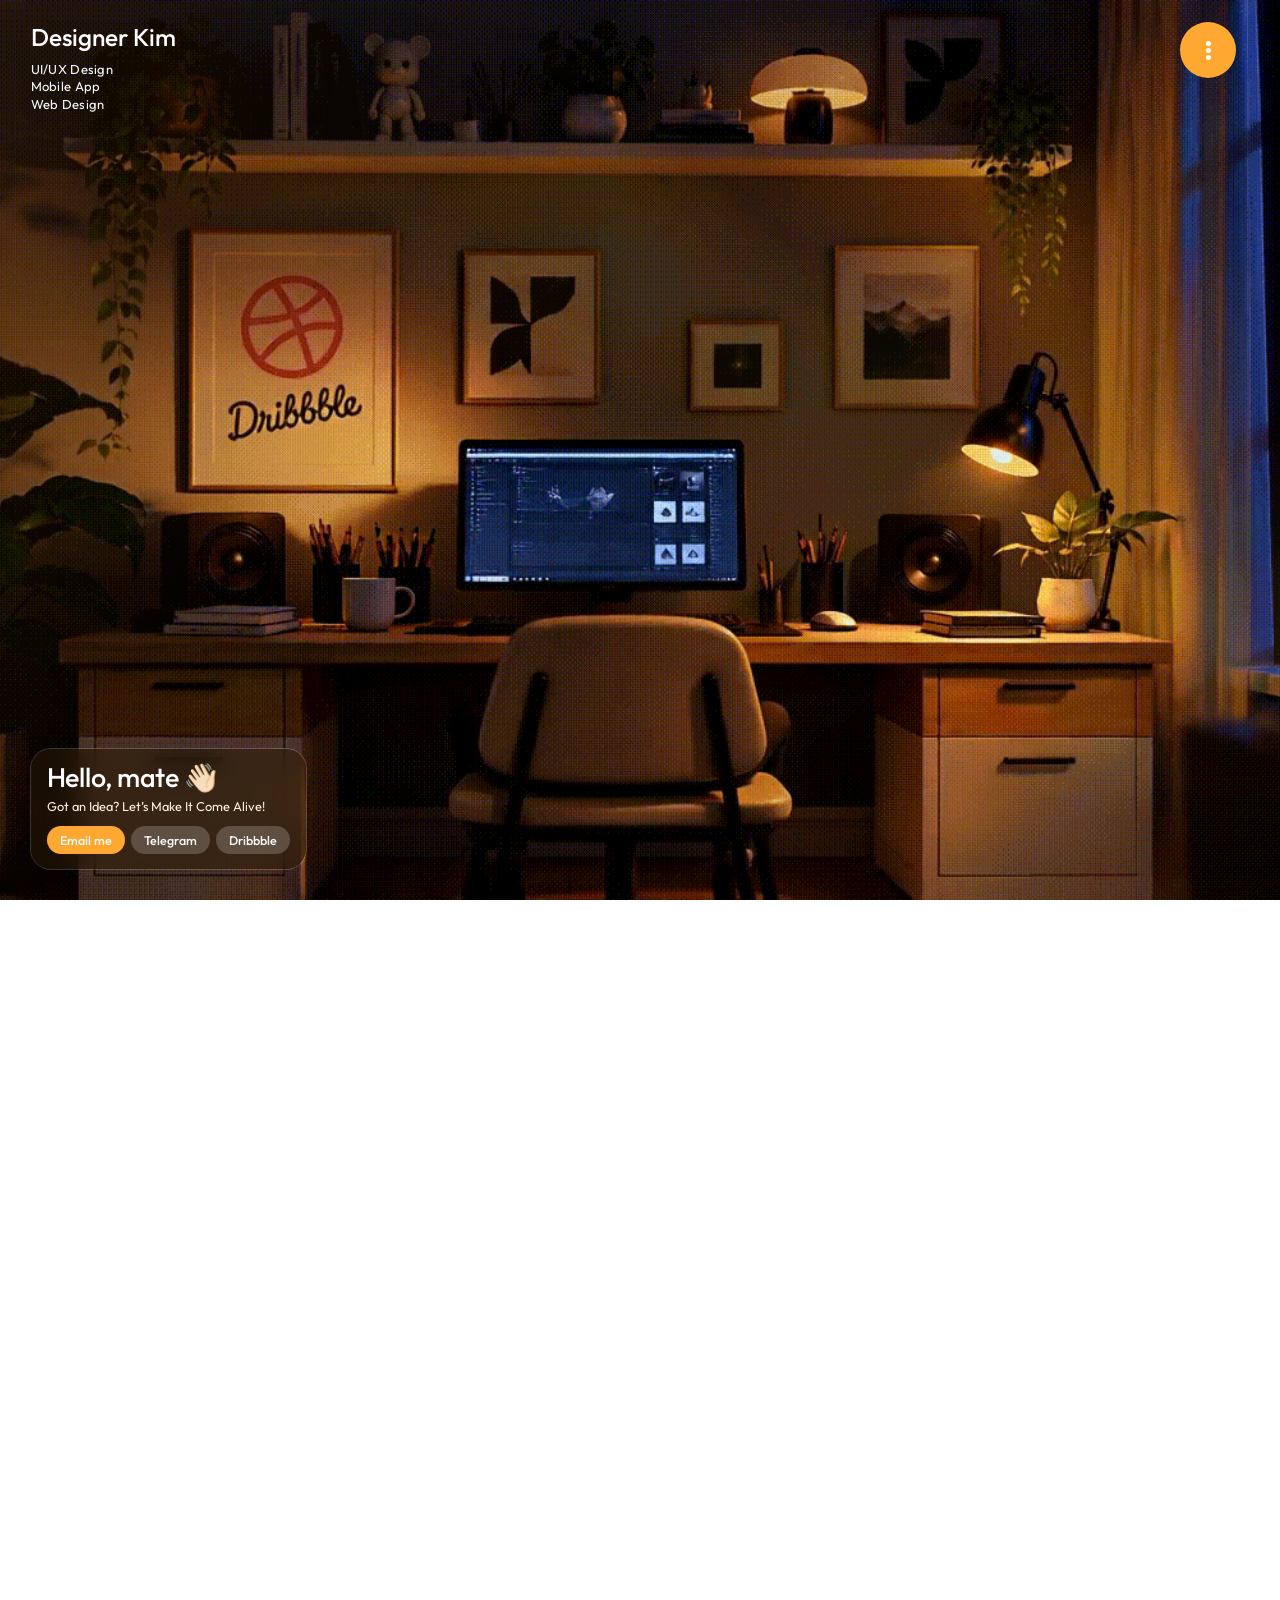
==== index.html @ abb29172 "Add files via upload" ====
<!DOCTYPE html>
<html lang="en"><head>
<meta charset="utf-8"><script>(function(){var d=document.documentElement;function s(){var h=(window.visualViewport&&visualViewport.height)||innerHeight;d.style.setProperty('--vh',(h*0.01).toFixed(3)+'px')}s();addEventListener('resize',s);addEventListener('orientationchange',function(){setTimeout(s,150)});if(window.visualViewport)visualViewport.addEventListener('resize',s)})();</script><meta name="theme-color" content="#ffffff"><meta name="apple-mobile-web-app-status-bar-style" content="default"><meta name="viewport" content="width=device-width, initial-scale=1, viewport-fit=cover">
<title>Designer Kim - Your Idea+My Obsession=Magic</title>
<link rel="preconnect" href="https://fonts.googleapis.com"><link rel="preconnect" href="https://fonts.gstatic.com" crossorigin>
<link href="https://fonts.googleapis.com/css2?family=Outfit:wght@300;400;500;600&display=swap" rel="stylesheet">
<style>
html{--vh:1vh;-webkit-text-size-adjust:100%;text-size-adjust:100%}

:root{--orange:#fea831;--round:"Outfit","Avenir Next","Segoe UI",system-ui,"Apple SD Gothic Neo","Malgun Gothic","Noto Sans KR",sans-serif}
*{box-sizing:border-box}html,body{height:calc(var(--vh,1vh)*100);margin:0;overflow:hidden;background:#fff;font-family:var(--round);color:#fff}
button{font:inherit;color:inherit}a{color:inherit}:focus-visible{outline:3px solid #fff;outline-offset:3px}

/* background GIF, loops forever */
.clip{position:fixed;left:0;top:0;width:100%;height:calc(var(--vh,1vh)*100);overflow:hidden;contain:paint;z-index:0}
.stage{position:absolute;left:50%;top:50%;width:max(100vw,calc(var(--vh)*100*1248/704));aspect-ratio:1248/704;transform:translate(-50%,-50%)}
.stage img{position:absolute;inset:0;width:100%;height:100%;object-fit:cover;display:block}
.stage img.bgn{opacity:0;transition:opacity 1.6s ease;pointer-events:none}
.stage.night img.bgn{opacity:1}
.hot{position:absolute;inset:0;cursor:none;z-index:5;clip-path:polygon(41.83% 43.32%,43.91% 37.22%,46.88% 33.81%,50.08% 34.09%,53.69% 36.65%,56.49% 41.19%,58.25% 49.01%,58.17% 56.82%,57.05% 61.36%,58.89% 66.76%,60.10% 73.86%,59.94% 80.26%,59.13% 86.65%,56.09% 90.91%,49.68% 92.61%,43.27% 91.19%,39.90% 85.94%,39.10% 77.41%,40.06% 70.31%,42.87% 65.62%,42.63% 61.08%,41.51% 54.69%,41.27% 48.30%)}

/* "Hey!" circle, only while the cursor is over the character */
.hi{position:fixed;left:0;top:0;z-index:20;--d:max(92px,calc(max(100vw,var(--vh)*100*1248/704)*.095));width:var(--d);height:var(--d);margin:calc(var(--d)/-2) 0 0 calc(var(--d)/-2);border-radius:50%;background:var(--orange);display:grid;place-items:center;font-weight:600;font-size:calc(var(--d)*.21);text-align:center;line-height:1.1;letter-spacing:-.01em;pointer-events:none;transform:translate3d(-300px,-300px,0);opacity:0;scale:.9;transition:opacity .35s ease,scale .35s ease}
.hi.on{opacity:1;scale:1}

/* top-left labels on orange highlight */
.brand{position:fixed;z-index:15;left:clamp(16px,2.4vw,44px);top:calc(clamp(16px,2vw,24px) + env(safe-area-inset-top,0px));pointer-events:none}
.brand span{display:block;line-height:1.35;font-weight:400;font-size:clamp(13px,.95vw,16px);letter-spacing:.02em;text-shadow:0 1px 12px rgba(60,30,0,.6)}
.brand span.t{font-weight:500;font-size:clamp(22px,1.9vw,32px);margin-bottom:10px;line-height:1.1;letter-spacing:0}

.shade{position:fixed;inset:0;z-index:1;pointer-events:none;background:linear-gradient(120deg,rgba(60,30,0,.4),transparent 36%)}
/* bottom-left greeting */
.card{position:fixed;left:clamp(14px,2.4vw,36px);bottom:clamp(14px,2.4vw,32px);z-index:10;max-width:min(88vw,310px);padding:14px 16px 15px;border-radius:20px;background:rgba(43,26,5,.5);-webkit-backdrop-filter:blur(14px);backdrop-filter:blur(14px);box-shadow:0 0 0 1px rgba(255,255,255,.2);animation:rise .95s cubic-bezier(.2,.9,.3,1.12) 4.7s both}
@keyframes rise{from{transform:translateY(calc(100% + 60px));opacity:0}to{transform:none;opacity:1}}
.card h1{margin:0;font-weight:500;font-size:clamp(20px,2.1vw,28px);letter-spacing:-.01em;line-height:1.1}
.card p{margin:5px 0 11px;font-size:clamp(12.5px,1vw,14.5px);font-weight:400;line-height:1.35;color:#fff3df}
.links{display:flex;gap:6px;flex-wrap:wrap}.links a{background:var(--orange);color:#fff;text-decoration:none;font-weight:500;font-size:12.5px;padding:6px 13px;border-radius:99px;transition:transform .2s}.links a.g{background:rgba(255,255,255,.2)}.links a:hover{transform:translateY(-2px)}

@media (hover:none){body[data-page=home] .hot,body[data-page=home] .hi{display:none!important}}
</style><link rel="stylesheet" href="common.css"><link rel="stylesheet" href="responsive.css"></head><body data-page="home">
<div class="clip"><div class="stage" id="st"><img class="bgd" src="bg.gif" alt="Designer character working at his desk"><img class="bgn" alt="" aria-hidden="true"><div class="hot" id="hot"></div></div></div>
<div class="hi" id="hi" aria-hidden="true" data-i="hey">Hi there!</div>

<div class="shade"></div>
<div class="brand"><span class="t">Designer Kim</span><span data-i="b1">UI/UX Design</span><span data-i="b2">Mobile App</span><span data-i="b3">Web Design</span></div>

<div class="card"><h1 data-i="hello">Hello, mate <span class="wave">👋🏻</span></h1><p data-i="idea">Got an Idea? Let’s Make It Come Alive!</p>
<div class="links"><a href="mailto:kimerchiwe1989@gmail.com" data-i="email">Email me</a><a class="g" href="https://t.me/BUSD_BOSS" target="_blank" rel="noopener">Telegram</a><a class="g" href="https://dribbble.com/kimmmy" target="_blank" rel="noopener">Dribbble</a></div></div>

<nav class="nav" id="nav" aria-label="Main menu">
 <button class="tog" id="tog" aria-expanded="false" aria-controls="list" aria-label="Open menu"><span class="dots"><span><i></i><i></i><i></i></span></span><span class="x"></span></button>
 <div class="list" id="list">
  <button data-k="home" data-i="m_home">Home</button>
  <button data-k="about" data-i="m_about">About</button>
  <div class="grp" data-i="m_case">Case</div>
  <button class="sub" data-k="c1" data-i="m_c1">Case 1</button><button class="sub" data-k="c2" data-i="m_c2">Case 2</button><button class="sub" data-k="c3" data-i="m_c3">Case 3</button><button class="sub" data-k="c4" data-i="m_c4">Case 4</button>
  <button data-k="contact" style="margin-top:8px" data-i="m_contact">Contact</button>
  <button class="lg-btn" id="lgBtn" aria-expanded="false" aria-controls="lgRow"><span class="lg-ico globe" id="lgIco"></span><span data-i="lang">Language</span></button>
  <div class="lg-row" id="lgRow"></div>
 </div>
</nav>
<div class="sheet" id="sheet" role="dialog" aria-modal="true" aria-labelledby="sh"><div class="box"><button class="cl" id="cl" aria-label="Close">×</button><h2 id="sh"></h2><div id="sb"></div></div></div>

<div class="loader" id="loader" aria-hidden="true"><div class="bgfade"></div>
 <svg class="ring" viewBox="-30 -30 360 360"><defs><path id="c" d="M150,150 m-140,0 a140,140 0 1,1 280,0 a140,140 0 1,1 -280,0"/></defs>
 <text><textPath id="rt" href="#c" textLength="868" lengthAdjust="spacing">Moving pixels since 2016. Still not done. Moving pixels since 2016. Still not done.</textPath></text></svg><div class="inside"><small data-i="ld_s">Your idea +<br>my obsession =</small><b data-i="ld_b">“Magic”</b></div></div>
<script>
const $=id=>document.getElementById(id),hot=$('hot'),hi=$('hi');
/* "Hey!" follows the cursor only over the character */
let x=0,y=0,tx=0,ty=0,raf=0,hideT;
function loop(){x+=(tx-x)*.22;y+=(ty-y)*.22;hi.style.transform=`translate3d(${x}px,${y}px,0)`;raf=requestAnimationFrame(loop)}
function show(e){tx=e.clientX;ty=e.clientY;if(!hi.classList.contains('on')){x=tx;y=ty;hi.style.transform=`translate3d(${x}px,${y}px,0)`}hi.classList.add('on');if(!raf)loop()}
hot.addEventListener('pointerenter',show);hot.addEventListener('pointermove',show);
hot.addEventListener('pointerleave',e=>{if(e.pointerType==='touch'){clearTimeout(hideT);hideT=setTimeout(()=>hi.classList.remove('on'),1400);return}hi.classList.remove('on')});
hot.addEventListener('click',e=>{show(e);clearTimeout(hideT);if(e.pointerType==='touch')hideT=setTimeout(()=>hi.classList.remove('on'),1600)});
</script><script>
/* day / night background by the visitor's local time (their country's clock): night 19:00-07:00, day 07:00-19:00. Preview: ?time=night or ?time=day */
(function(){
 const st=document.getElementById('st'),hotEl=document.getElementById('hot'),nImg=st.querySelector('.bgn'),meta=document.querySelector('meta[name=theme-color]');
 const DAY_CLIP="polygon(41.83% 43.32%,43.91% 37.22%,46.88% 33.81%,50.08% 34.09%,53.69% 36.65%,56.49% 41.19%,58.25% 49.01%,58.17% 56.82%,57.05% 61.36%,58.89% 66.76%,60.10% 73.86%,59.94% 80.26%,59.13% 86.65%,56.09% 90.91%,49.68% 92.61%,43.27% 91.19%,39.90% 85.94%,39.10% 77.41%,40.06% 70.31%,42.87% 65.62%,42.63% 61.08%,41.51% 54.69%,41.27% 48.30%)",NIGHT_CLIP="polygon(0 0,0 0,0 0)";
 let cur=null;
 function force(){try{return new URLSearchParams(location.search).get('time')}catch(e){return null}}
 function isNight(){const f=force();if(f==='night')return true;if(f==='day')return false;const h=new Date().getHours();return h>=19||h<7}
 function apply(){const n=isNight();if(n===cur)return;cur=n;
  if(n&&!nImg.getAttribute('src'))nImg.src='night.gif';
  st.classList.toggle('night',n);hotEl.style.clipPath=n?NIGHT_CLIP:DAY_CLIP;
  if(meta)meta.content=n?'#14111f':'#ffffff';document.documentElement.dataset.mode=n?'night':'day'}
 apply();setInterval(apply,30000);document.addEventListener('visibilitychange',()=>{if(!document.hidden)apply()});
})();
</script><script src="app.js"></script>
</body></html>
---- common.css ----
/* menu: orange circle with dots that unfolds into a rounded panel */
.nav{position:fixed;z-index:70;top:calc(22px + env(safe-area-inset-top,0px));right:44px;width:56px;height:56px;border-radius:28px;background:var(--orange);overflow:hidden;transition:width .5s cubic-bezier(.7,0,.2,1),height .5s cubic-bezier(.7,0,.2,1),border-radius .5s cubic-bezier(.7,0,.2,1)}
.nav.open{width:212px;border-radius:28px}
.tog{position:absolute;z-index:2;top:0;right:0;width:56px;height:56px;border:0;background:none;cursor:pointer}
.dots,.x{position:absolute;inset:0;display:grid;place-items:center;transition:opacity .25s,transform .4s}
.dots i{display:block;width:5px;height:5px;border-radius:50%;background:#fff;margin:2px 0}
.x{opacity:0;transform:rotate(-90deg);font-size:0}
.x::before,.x::after{content:"";position:absolute;left:18px;top:27px;width:20px;height:2.5px;background:#fff;border-radius:2px;transform:rotate(45deg)}.x::after{transform:rotate(-45deg)}
.nav.open .dots{opacity:0;transform:rotate(90deg)}.nav.open .x{opacity:1;transform:none}
.list{padding:18px 20px 22px 40px;width:212px;pointer-events:none;opacity:0;transition:opacity .2s}.nav.open .list{pointer-events:auto;opacity:1;transition:opacity .35s .25s}
.list button{display:block;width:100%;text-align:left;background:none;border:0;padding:7px 0;font-weight:500;font-size:15px;cursor:pointer;line-height:1.3}
.list button:hover{text-decoration:underline}.list .dim{opacity:.6}.list .sub{padding-left:14px}
.list .grp{font-size:11px;font-weight:500;opacity:.65;margin:10px 0 2px}

/* content sheet */
.sheet{position:fixed;inset:0;z-index:80;display:grid;place-items:center;background:rgba(43,26,5,.35);opacity:0;visibility:hidden;transition:opacity .3s,visibility 0s .3s}
.sheet.on{opacity:1;visibility:visible;transition:opacity .3s}
.sheet .box{position:relative;width:min(92vw,440px);padding:30px 28px 28px;border-radius:28px;background:var(--orange);transform:scale(.85);transition:transform .45s cubic-bezier(.3,1.5,.5,1)}
.sheet.on .box{transform:none}
.box h2{margin:0 0 12px;font-size:28px;line-height:1.15;padding-right:40px}.box p{margin:0;font-size:17px;line-height:1.55;font-weight:500;color:#fff3df}
.box .cl{position:absolute;top:14px;right:14px;width:40px;height:40px;border:0;border-radius:50%;background:#fff;color:var(--orange);font-size:22px;line-height:1;cursor:pointer}
.box .ml{display:flex;flex-direction:column;gap:8px;font-weight:500;font-size:18px}.box .ml a{text-decoration:none}.box .ml a:hover{text-decoration:underline}

/* loader: 3 seconds, orange fades out while the ring of text keeps spinning */
.loader{position:fixed;inset:0;z-index:100;display:grid;place-items:center;pointer-events:none}
.loader .bgfade{position:absolute;inset:0;background:var(--orange);animation:fade 5s cubic-bezier(.45,0,.6,1) forwards}
.loader{--r:clamp(230px,18vw,340px)}
.ring{grid-area:1/1;position:relative;overflow:visible;width:var(--r);aspect-ratio:1;animation:spin 5s linear forwards,txt 5s ease-in forwards}
.ring text{font-family:var(--round);font-weight:500;font-size:19px;fill:#fff}
@keyframes fade{0%,15%{opacity:1}100%{opacity:0}}
@keyframes spin{to{transform:rotate(450deg)}}
@keyframes txt{0%,70%{opacity:1}100%{opacity:0}}

/* page transition: orange fills the screen from the bottom */
.wipe{position:fixed;inset:0;z-index:200;background:var(--orange);transform:translateY(101%);transition:transform .8s cubic-bezier(.7,0,.2,1);pointer-events:none}
.wipe.on{transform:none;pointer-events:auto}
/* message form */
.box input,.box textarea{display:block;width:100%;font:inherit;font-size:16px;border:0;border-radius:14px;padding:11px 14px;margin-bottom:10px;color:#3b3224;background:#fff;resize:vertical}
.box input::placeholder,.box textarea::placeholder{color:#a39a85}
.box .row2{display:flex;gap:8px;flex-wrap:wrap}
.box .go{border:0;border-radius:99px;background:#fff;color:var(--orange);font:inherit;font-weight:500;padding:10px 22px;cursor:pointer}
.box .go.ghost{background:rgba(255,255,255,.25);color:#fff}

/* text inside the spinning ring: appears, stays, fades out with the loader */
.inside{grid-area:1/1;position:relative;width:calc(var(--r)*.62);text-align:center;color:#fff;font-family:var(--round);opacity:0;animation:ins 5s ease-in-out forwards}
.inside small{display:block;white-space:nowrap;font-size:calc(var(--r)*.058);line-height:1.25;font-weight:500}
.inside b{display:block;margin-top:calc(var(--r)*.05);font-size:calc(var(--r)*.165);line-height:1;font-weight:500;letter-spacing:-.01em}
@keyframes ins{0%,6%{opacity:0;transform:translateY(12px) scale(.92)}16%{opacity:1;transform:none}70%{opacity:1;transform:none}100%{opacity:0}}

/* language switcher */
.list .lg-btn{display:flex;align-items:center;gap:10px;margin-top:12px;padding:4px 0}
.lg-ico{position:relative;display:block;width:36px;height:36px;flex:none;filter:drop-shadow(0 2px 3px rgba(150,70,0,.25))}
.lg-ico.globe{animation:wob 5s ease-in-out infinite}
.lg-ico.pop{animation:lpop .7s cubic-bezier(.3,1.5,.5,1)}
.lg-ico .sp{transform-box:fill-box;transform-origin:center;animation:twk 2.2s ease-in-out infinite}
.bst{position:absolute;left:50%;top:50%;width:6px;height:6px;margin:-3px;border-radius:50%;pointer-events:none}
@keyframes wob{0%,84%,100%{transform:rotate(0)}88%{transform:rotate(-12deg)}93%{transform:rotate(10deg)}97%{transform:rotate(-4deg)}}
@keyframes lpop{0%{transform:scale(.2) rotate(-200deg);opacity:0}60%{transform:scale(1.18) rotate(12deg);opacity:1}100%{transform:none;opacity:1}}
@keyframes twk{50%{transform:scale(.55) rotate(20deg);opacity:.7}}
.lg-row{display:flex;gap:8px;margin-left:-24px;height:0;pointer-events:none}
.lg-row.open{height:56px;pointer-events:auto}
.list .lc{display:block;width:38px;height:38px;padding:0;margin-top:10px;border-radius:50%;transform:scale(.3);opacity:0;transition:transform .4s cubic-bezier(.3,1.7,.5,1),opacity .25s;transition-delay:calc(var(--n)*55ms)}
.lg-row.open .lc{transform:none;opacity:1}
.list .lc:hover{text-decoration:none;transform:translateY(-3px) scale(1.08);transition-delay:0s}
.list .lc.sel{box-shadow:0 0 0 3px rgba(255,255,255,.95),0 0 0 6px rgba(255,255,255,.35)}

/* text swap animation when language changes */
.sw{animation:sw .55s cubic-bezier(.2,.8,.3,1) both;animation-delay:calc(var(--d,0)*35ms)}
@keyframes sw{from{opacity:0;transform:translateY(10px);filter:blur(4px)}to{opacity:1;transform:none;filter:none}}

/* even spacing: same breathing room at the top and the bottom of the panel, in both states */
.list{padding:18px 20px 28px 40px}
.list .lg-btn{padding:0;margin-top:14px}
.lg-row{overflow:hidden}
.lg-row.open{height:48px;overflow:visible}

/* the menu looks identical on every page: explicit colours, never inherited from the page */
.nav,.nav .list,.nav .list button,.nav .list .grp{color:#fff}
.nav .list{font-family:var(--round)}

/* emoji life: the hand waves and the eyes look around for ~2.5s, then everything rests for 3s */
.wave,.eyes{display:inline-block;will-change:transform}
.wave{transform-origin:72% 82%;animation:wave 5.5s ease-in-out 5.6s infinite}
.eyes{animation:look 5.5s ease-in-out 6.2s infinite}
@keyframes wave{0%{transform:rotate(0)}5%{transform:rotate(16deg)}10%{transform:rotate(-10deg)}15%{transform:rotate(16deg)}20%{transform:rotate(-10deg)}25%{transform:rotate(16deg)}30%{transform:rotate(-8deg)}36%{transform:rotate(10deg)}42%,100%{transform:rotate(0)}}
@keyframes look{0%{transform:translate(0,0)}7%,15%{transform:translate(-.14em,0)}24%,32%{transform:translate(.14em,0)}38%{transform:translate(0,-.1em)}45%,100%{transform:translate(0,0)}}
@media (prefers-reduced-motion:reduce){.wave,.eyes{animation:none}}
---- responsive.css ----
/* ===== responsive layer for phones and tablets (shared by every page) ===== */
html{-webkit-text-size-adjust:100%}
body{-webkit-tap-highlight-color:transparent;touch-action:manipulation}

/* menu panel never grows taller than the screen: it scrolls inside itself instead */
.list{height:100%;overflow-y:auto;overscroll-behavior:contain;scrollbar-width:none}
.list::-webkit-scrollbar{display:none}
.sheet{padding:16px;overflow:auto}
.sheet .box{max-height:calc(var(--vh)*100 - 32px);overflow:auto}
/* comfortable tap target for the small arrow */
.arrow{position:relative}.arrow::before{content:"";position:absolute;inset:-14px}


/* contact: the character is shown whole (feet included) on every screen */
body[data-page=contact]{--ih:calc(var(--vh)*96)}
body[data-page=contact] .stage img{top:auto;bottom:0;left:50%;width:calc(var(--ih)*1248/704);height:var(--ih);aspect-ratio:auto;transform:translateX(-50%);transform-origin:50% 100%}
body[data-page=contact] .hero{top:calc((12px + (var(--vh)*100 - .78*var(--ih)))/2);transform:translateY(-50%)}

/* ---------- tablets ---------- */
@media (max-width:900px){
 body .nav{right:24px}
}

/* ---------- phones ---------- */
@media (max-width:700px){
 body .nav{right:14px;top:calc(14px + env(safe-area-inset-top,0px))}
 body .brand{left:16px;top:calc(16px + env(safe-area-inset-top,0px));max-width:calc(100vw - 110px)}
 body .brand .t,body .brand a{font-size:20px;margin-bottom:8px}
 body .brand span:not(.t){font-size:12.5px}
 body .card{left:12px;right:12px;bottom:calc(12px + env(safe-area-inset-bottom,0px));max-width:none;padding:12px 14px 14px;border-radius:18px}
 body .card h1{font-size:20px}
 body .card p{font-size:13px;margin:4px 0 10px}
 body .links a{font-size:12.5px;padding:6px 12px}
 body .sheet .box{padding:26px 20px 22px;border-radius:24px}
 body .box h2{font-size:23px}
 body .box p{font-size:15.5px}
 body .copy{left:16px;bottom:calc(14px + env(safe-area-inset-bottom,0px));font-size:12px}
}

/* ---------- portrait screens: keep the character big and centred, give the card room ---------- */
@media (orientation:portrait){
 body[data-page=home] .stage{top:calc(var(--vh)*-7);transform:translateX(-50%);width:calc(var(--vh)*112*1248/704)}
 body[data-page=home] .hi{--d:clamp(84px,26vw,130px)}
 /* contact: character stands lower, the heading sits between the brand and his head */
 body[data-page=contact]{--ih:calc(var(--vh)*70)}
 body[data-page=contact] .stage img{top:auto;bottom:calc(var(--vh)*6);width:calc(var(--ih)*1248/704);height:var(--ih);aspect-ratio:auto;transform:translateX(-50%) scale(1.05);transform-origin:50% 100%;-webkit-mask-image:linear-gradient(to bottom,transparent 0,#000 16%,#000 96%,transparent 100%),linear-gradient(to right,transparent 0,#000 14%,#000 86%,transparent 100%);-webkit-mask-composite:source-in;mask-image:linear-gradient(to bottom,transparent 0,#000 16%,#000 96%,transparent 100%),linear-gradient(to right,transparent 0,#000 14%,#000 86%,transparent 100%);mask-composite:intersect;}
 body[data-page=contact] .hero{top:calc((clamp(100px,16*var(--vh),160px) + (var(--vh)*94 - .78*var(--ih)))/2);transform:translateY(-50%);padding:0 18px}
 body[data-page=contact] .hero h1{font-size:clamp(30px,8vw,62px)}
 body[data-page=contact] .hero p{font-size:clamp(15px,3.4vw,24px);max-width:30em;margin-left:auto;margin-right:auto}
}

/* ---------- low landscape screens (phones turned sideways) ---------- */
@media (orientation:landscape) and (max-height:600px){
 body .brand span:not(.t){display:none}
 body .brand .t,body .brand a{font-size:18px;margin-bottom:0}
 body .card{max-width:270px;padding:10px 12px 12px;border-radius:16px;left:16px;bottom:calc(12px + env(safe-area-inset-bottom,0px))}
 body .card h1{font-size:18px}
 body .card p{font-size:12px;margin:3px 0 8px}
 body .links a{font-size:12px;padding:5px 11px}
 body .hi{--d:clamp(78px,22*var(--vh),110px)}
 body .list{padding:16px 20px 25px 40px}
 body .list button{padding:4px 0}
 body .list .grp{margin:6px 0 0}
 body .list .lg-btn{margin-top:10px}
 body[data-page=contact]{--ih:calc(var(--vh)*86)}
 body[data-page=contact] .stage img{top:auto;bottom:0;width:calc(var(--ih)*1248/704);height:var(--ih);aspect-ratio:auto;transform:translateX(-50%) scale(1.05);transform-origin:50% 100%;-webkit-mask-image:linear-gradient(to bottom,transparent 0,#000 16%,#000 96%,transparent 100%),linear-gradient(to right,transparent 0,#000 14%,#000 86%,transparent 100%);-webkit-mask-composite:source-in;mask-image:linear-gradient(to bottom,transparent 0,#000 16%,#000 96%,transparent 100%),linear-gradient(to right,transparent 0,#000 14%,#000 86%,transparent 100%);mask-composite:intersect;}
 body[data-page=contact] .hero{top:calc((12px + (var(--vh)*100 - .78*var(--ih)))/2);transform:translateY(-50%);padding:0 clamp(150px,24vw,220px)}
 body[data-page=contact] .hero h1{font-size:clamp(24px,6.4*var(--vh),40px)}
 body[data-page=contact] .hero p{font-size:clamp(12.5px,3.2*var(--vh),18px);margin-top:4px}
}

/* ===== Android hardening: fixed layers follow the real visible height (address bar / gesture bar) ===== */
html,body{height:calc(var(--vh,1vh)*100);max-height:calc(var(--vh,1vh)*100);overscroll-behavior:none}
.nav,.brand,.card,.side,.copy,.sheet,.loader,.wipe{max-width:100vw}
.sheet{height:calc(var(--vh,1vh)*100);inset:0 0 auto 0}
.wipe,.loader{height:calc(var(--vh,1vh)*100);inset:0 0 auto 0}
img{-webkit-user-drag:none;user-select:none}
button,a{-webkit-tap-highlight-color:transparent}
.nav{will-change:width,height}
@media (max-width:700px){
 body .card{bottom:calc(12px + env(safe-area-inset-bottom,0px));max-height:calc(var(--vh,1vh)*40);overflow:auto}
 body .nav{max-width:calc(100vw - 28px)}
 body .nav.open{width:min(212px,calc(100vw - 28px))}
 body .list{width:100%;padding-right:16px}
}

/* Android Chrome widens (and zooms out) the layout viewport when anything overflows: clip everything to the screen */
html{overflow:hidden;width:100%;position:fixed;inset:0}
body{position:fixed;left:0;top:0;width:100%;overflow:hidden;contain:paint}

/* contact: the animation is stretched over the whole screen. Its edges melt into a matching background, so no rectangle is visible */
body[data-page=contact] .stage img{transform:translateX(-50%) scale(1.06);-webkit-mask-image:linear-gradient(to bottom,transparent 0,#000 14%,#000 97%,transparent 100%),linear-gradient(to right,transparent 0,#000 12%,#000 88%,transparent 100%);-webkit-mask-composite:source-in;mask-image:linear-gradient(to bottom,transparent 0,#000 14%,#000 97%,transparent 100%),linear-gradient(to right,transparent 0,#000 12%,#000 88%,transparent 100%);mask-composite:intersect}
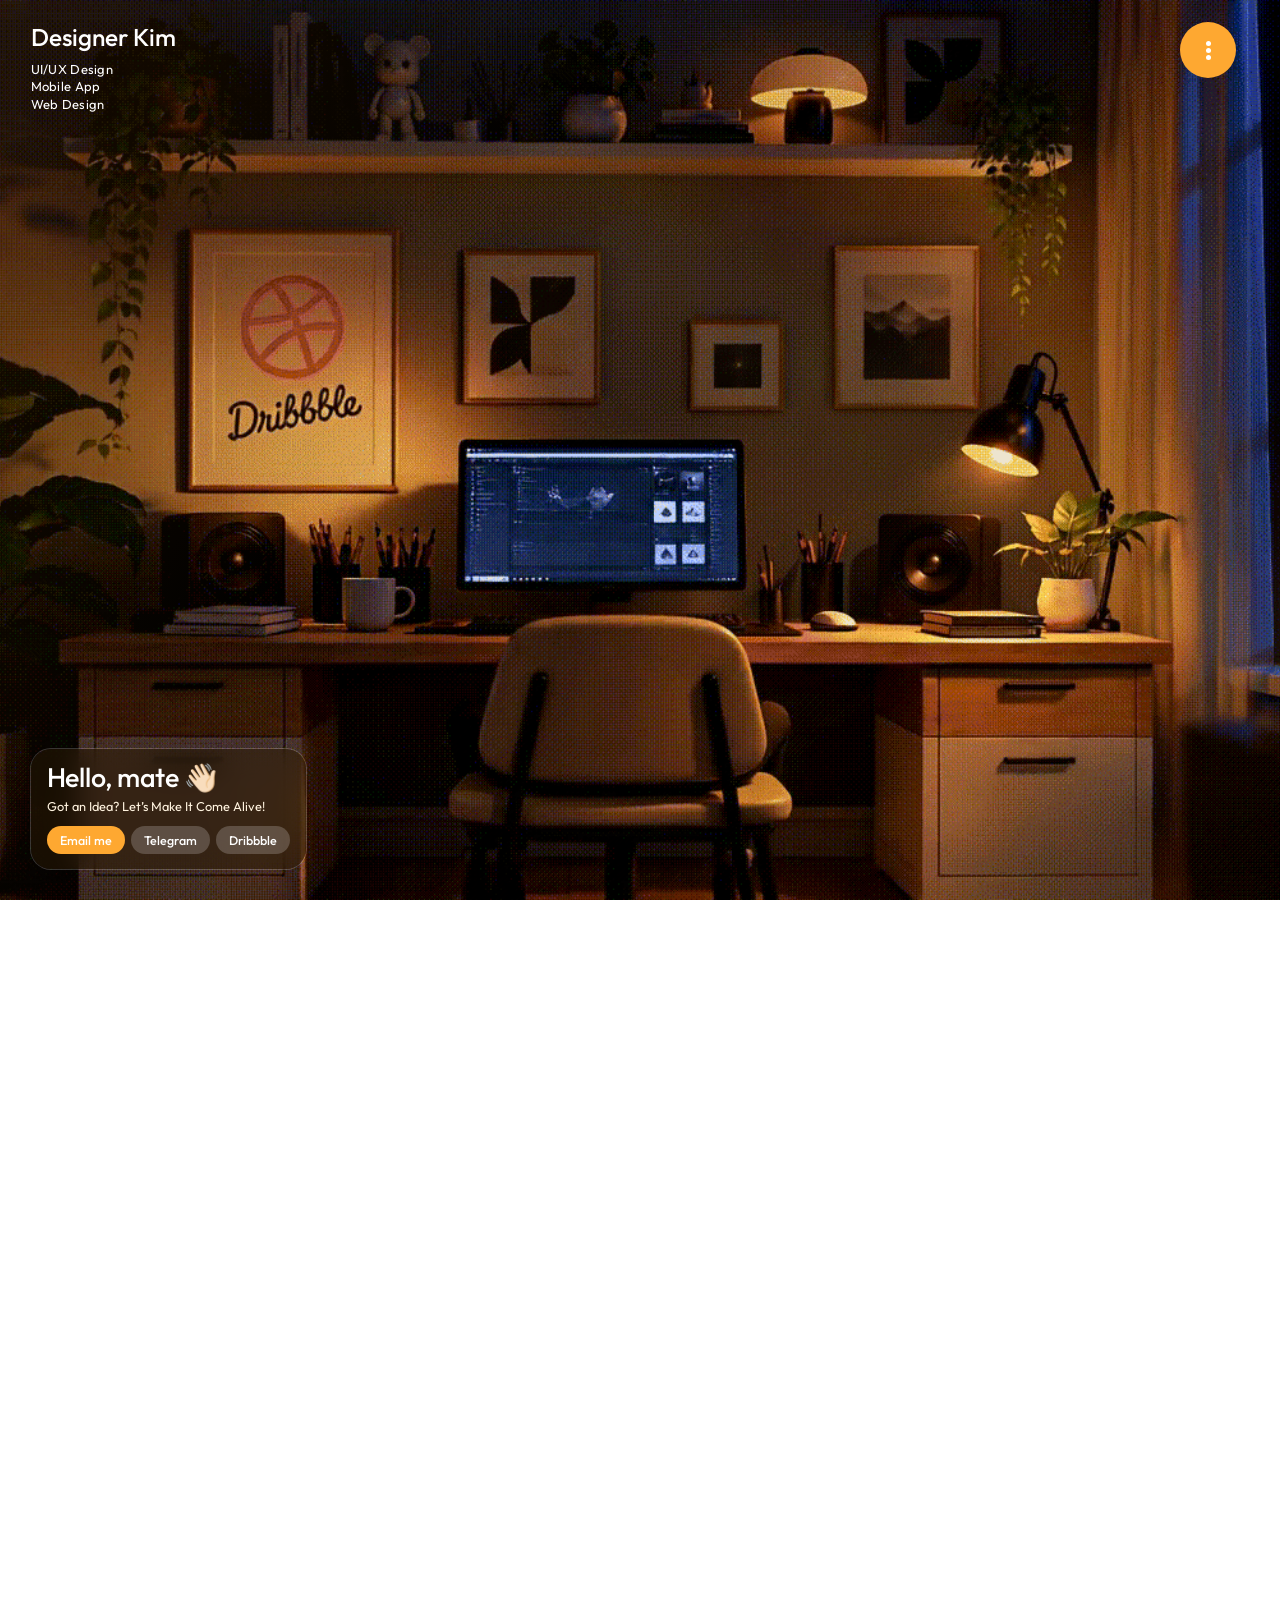
==== commit 79231b56: "Add files via upload" ====
--- a/index.html
+++ b/index.html
@@ -53,7 +53,7 @@
   <button data-k="home" data-i="m_home">Home</button>
   <button data-k="about" data-i="m_about">About</button>
   <div class="grp" data-i="m_case">Case</div>
-  <button class="sub" data-k="c1" data-i="m_c1">Case 1</button><button class="sub" data-k="c2" data-i="m_c2">Case 2</button><button class="sub" data-k="c3" data-i="m_c3">Case 3</button><button class="sub" data-k="c4" data-i="m_c4">Case 4</button>
+  <button class="sub" data-k="c1" data-i="m_c1">Tixxe App</button><button class="sub" data-k="c2" data-i="m_c2">Case 2</button><button class="sub" data-k="c3" data-i="m_c3">Case 3</button><button class="sub" data-k="c4" data-i="m_c4">Case 4</button>
   <button data-k="contact" style="margin-top:8px" data-i="m_contact">Contact</button>
   <button class="lg-btn" id="lgBtn" aria-expanded="false" aria-controls="lgRow"><span class="lg-ico globe" id="lgIco"></span><span data-i="lang">Language</span></button>
   <div class="lg-row" id="lgRow"></div>
--- a/responsive.css
+++ b/responsive.css
@@ -13,7 +13,7 @@
 
 /* contact: the character is shown whole (feet included) on every screen */
 body[data-page=contact]{--ih:calc(var(--vh)*96)}
-body[data-page=contact] .stage img{top:auto;bottom:0;left:50%;width:calc(var(--ih)*1248/704);height:var(--ih);aspect-ratio:auto;transform:translateX(-50%);transform-origin:50% 100%}
+body[data-page=contact] .stage img,body[data-page=contact] .stage video{top:auto;bottom:0;left:50%;width:calc(var(--ih)*1248/704);height:var(--ih);aspect-ratio:auto;transform:translateX(-50%);transform-origin:50% 100%}
 body[data-page=contact] .hero{top:calc((12px + (var(--vh)*100 - .78*var(--ih)))/2);transform:translateY(-50%)}
 
 /* ---------- tablets ---------- */
@@ -43,7 +43,7 @@
  body[data-page=home] .hi{--d:clamp(84px,26vw,130px)}
  /* contact: character stands lower, the heading sits between the brand and his head */
  body[data-page=contact]{--ih:calc(var(--vh)*70)}
- body[data-page=contact] .stage img{top:auto;bottom:calc(var(--vh)*6);width:calc(var(--ih)*1248/704);height:var(--ih);aspect-ratio:auto;transform:translateX(-50%) scale(1.05);transform-origin:50% 100%;-webkit-mask-image:linear-gradient(to bottom,transparent 0,#000 16%,#000 96%,transparent 100%),linear-gradient(to right,transparent 0,#000 14%,#000 86%,transparent 100%);-webkit-mask-composite:source-in;mask-image:linear-gradient(to bottom,transparent 0,#000 16%,#000 96%,transparent 100%),linear-gradient(to right,transparent 0,#000 14%,#000 86%,transparent 100%);mask-composite:intersect;}
+ body[data-page=contact] .stage img,body[data-page=contact] .stage video{top:auto;bottom:calc(var(--vh)*6);width:calc(var(--ih)*1248/704);height:var(--ih);aspect-ratio:auto;transform:translateX(-50%) scale(1.05);transform-origin:50% 100%;-webkit-mask-image:linear-gradient(to bottom,transparent 0,#000 16%,#000 96%,transparent 100%),linear-gradient(to right,transparent 0,#000 14%,#000 86%,transparent 100%);-webkit-mask-composite:source-in;mask-image:linear-gradient(to bottom,transparent 0,#000 16%,#000 96%,transparent 100%),linear-gradient(to right,transparent 0,#000 14%,#000 86%,transparent 100%);mask-composite:intersect;}
  body[data-page=contact] .hero{top:calc((clamp(100px,16*var(--vh),160px) + (var(--vh)*94 - .78*var(--ih)))/2);transform:translateY(-50%);padding:0 18px}
  body[data-page=contact] .hero h1{font-size:clamp(30px,8vw,62px)}
  body[data-page=contact] .hero p{font-size:clamp(15px,3.4vw,24px);max-width:30em;margin-left:auto;margin-right:auto}
@@ -63,7 +63,7 @@
  body .list .grp{margin:6px 0 0}
  body .list .lg-btn{margin-top:10px}
  body[data-page=contact]{--ih:calc(var(--vh)*86)}
- body[data-page=contact] .stage img{top:auto;bottom:0;width:calc(var(--ih)*1248/704);height:var(--ih);aspect-ratio:auto;transform:translateX(-50%) scale(1.05);transform-origin:50% 100%;-webkit-mask-image:linear-gradient(to bottom,transparent 0,#000 16%,#000 96%,transparent 100%),linear-gradient(to right,transparent 0,#000 14%,#000 86%,transparent 100%);-webkit-mask-composite:source-in;mask-image:linear-gradient(to bottom,transparent 0,#000 16%,#000 96%,transparent 100%),linear-gradient(to right,transparent 0,#000 14%,#000 86%,transparent 100%);mask-composite:intersect;}
+ body[data-page=contact] .stage img,body[data-page=contact] .stage video{top:auto;bottom:0;width:calc(var(--ih)*1248/704);height:var(--ih);aspect-ratio:auto;transform:translateX(-50%) scale(1.05);transform-origin:50% 100%;-webkit-mask-image:linear-gradient(to bottom,transparent 0,#000 16%,#000 96%,transparent 100%),linear-gradient(to right,transparent 0,#000 14%,#000 86%,transparent 100%);-webkit-mask-composite:source-in;mask-image:linear-gradient(to bottom,transparent 0,#000 16%,#000 96%,transparent 100%),linear-gradient(to right,transparent 0,#000 14%,#000 86%,transparent 100%);mask-composite:intersect;}
  body[data-page=contact] .hero{top:calc((12px + (var(--vh)*100 - .78*var(--ih)))/2);transform:translateY(-50%);padding:0 clamp(150px,24vw,220px)}
  body[data-page=contact] .hero h1{font-size:clamp(24px,6.4*var(--vh),40px)}
  body[data-page=contact] .hero p{font-size:clamp(12.5px,3.2*var(--vh),18px);margin-top:4px}
@@ -89,4 +89,4 @@
 body{position:fixed;left:0;top:0;width:100%;overflow:hidden;contain:paint}
 
 /* contact: the animation is stretched over the whole screen. Its edges melt into a matching background, so no rectangle is visible */
-body[data-page=contact] .stage img{transform:translateX(-50%) scale(1.06);-webkit-mask-image:linear-gradient(to bottom,transparent 0,#000 14%,#000 97%,transparent 100%),linear-gradient(to right,transparent 0,#000 12%,#000 88%,transparent 100%);-webkit-mask-composite:source-in;mask-image:linear-gradient(to bottom,transparent 0,#000 14%,#000 97%,transparent 100%),linear-gradient(to right,transparent 0,#000 12%,#000 88%,transparent 100%);mask-composite:intersect}
+body[data-page=contact] .stage img,body[data-page=contact] .stage video{transform:translateX(-50%) scale(1.06);-webkit-mask-image:linear-gradient(to bottom,transparent 0,#000 14%,#000 97%,transparent 100%),linear-gradient(to right,transparent 0,#000 12%,#000 88%,transparent 100%);-webkit-mask-composite:source-in;mask-image:linear-gradient(to bottom,transparent 0,#000 14%,#000 97%,transparent 100%),linear-gradient(to right,transparent 0,#000 12%,#000 88%,transparent 100%);mask-composite:intersect}
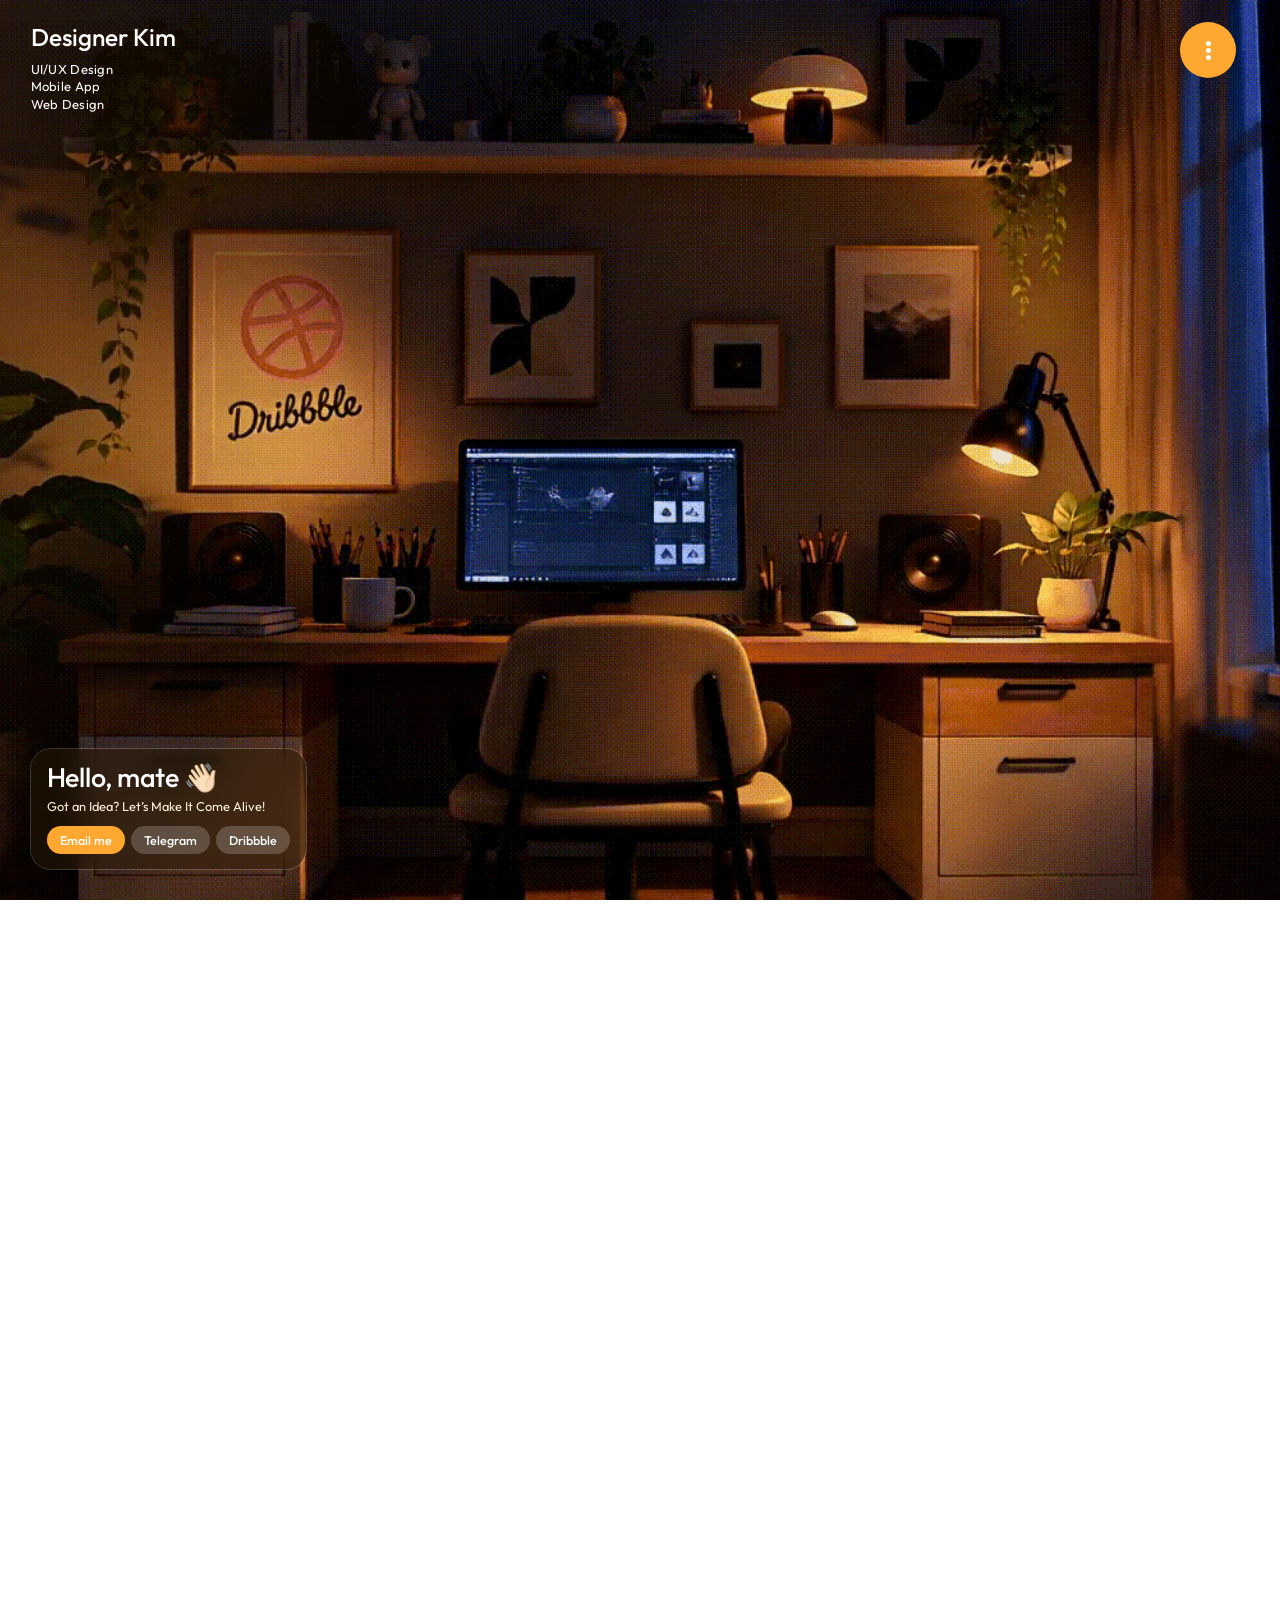
==== commit c5df5423: "Add files via upload" ====
--- a/index.html
+++ b/index.html
@@ -53,7 +53,7 @@
   <button data-k="home" data-i="m_home">Home</button>
   <button data-k="about" data-i="m_about">About</button>
   <div class="grp" data-i="m_case">Case</div>
-  <button class="sub" data-k="c1" data-i="m_c1">Tixxe App</button><button class="sub" data-k="c2" data-i="m_c2">Case 2</button><button class="sub" data-k="c3" data-i="m_c3">Case 3</button><button class="sub" data-k="c4" data-i="m_c4">Case 4</button>
+  <button class="sub" data-k="c1" data-i="m_c1">Tixxe App</button><button class="sub" data-k="c2" data-i="m_c2">Boost-Hero</button><button class="sub" data-k="c3" data-i="m_c3">Case 3</button><button class="sub" data-k="c4" data-i="m_c4">Case 4</button>
   <button data-k="contact" style="margin-top:8px" data-i="m_contact">Contact</button>
   <button class="lg-btn" id="lgBtn" aria-expanded="false" aria-controls="lgRow"><span class="lg-ico globe" id="lgIco"></span><span data-i="lang">Language</span></button>
   <div class="lg-row" id="lgRow"></div>
--- a/common.css
+++ b/common.css
@@ -15,11 +15,11 @@
 /* content sheet */
 .sheet{position:fixed;inset:0;z-index:80;display:grid;place-items:center;background:rgba(43,26,5,.35);opacity:0;visibility:hidden;transition:opacity .3s,visibility 0s .3s}
 .sheet.on{opacity:1;visibility:visible;transition:opacity .3s}
-.sheet .box{position:relative;width:min(92vw,440px);padding:30px 28px 28px;border-radius:28px;background:var(--orange);transform:scale(.85);transition:transform .45s cubic-bezier(.3,1.5,.5,1)}
+.sheet .box{position:relative;width:min(92vw,480px);--p:34px;padding:var(--p);border-radius:28px;background:var(--orange);transform:scale(.85);transition:transform .45s cubic-bezier(.3,1.5,.5,1)}
 .sheet.on .box{transform:none}
-.box h2{margin:0 0 12px;font-size:28px;line-height:1.15;padding-right:40px}.box p{margin:0;font-size:17px;line-height:1.55;font-weight:500;color:#fff3df}
-.box .cl{position:absolute;top:14px;right:14px;width:40px;height:40px;border:0;border-radius:50%;background:#fff;color:var(--orange);font-size:22px;line-height:1;cursor:pointer}
-.box .ml{display:flex;flex-direction:column;gap:8px;font-weight:500;font-size:18px}.box .ml a{text-decoration:none}.box .ml a:hover{text-decoration:underline}
+.box h2{margin:0 0 24px;font-size:30px;line-height:1.15;padding-right:56px;color:#fff;min-height:40px;height:40px;display:flex;align-items:center}.box p{margin:0;font-size:17px;line-height:1.55;font-weight:500;color:#fff3df}
+.box .cl{position:absolute;top:var(--p);right:var(--p);width:40px;height:40px;border:0;border-radius:50%;background:#fff url("data:image/svg+xml,%3Csvg xmlns='http://www.w3.org/2000/svg' viewBox='0 0 14 14'%3E%3Cpath d='M2 2l10 10M12 2L2 12' stroke='%23fea831' stroke-width='2' stroke-linecap='round'/%3E%3C/svg%3E") center/14px 14px no-repeat;font-size:0;color:transparent;padding:0;cursor:pointer}
+.box .ml{display:flex;flex-direction:column;gap:12px;font-weight:500;font-size:18px}.box .ml a{text-decoration:none}.box .ml a:hover{text-decoration:underline}
 
 /* loader: 3 seconds, orange fades out while the ring of text keeps spinning */
 .loader{position:fixed;inset:0;z-index:100;display:grid;place-items:center;pointer-events:none}
@@ -35,10 +35,11 @@
 .wipe{position:fixed;inset:0;z-index:200;background:var(--orange);transform:translateY(101%);transition:transform .8s cubic-bezier(.7,0,.2,1);pointer-events:none}
 .wipe.on{transform:none;pointer-events:auto}
 /* message form */
-.box input,.box textarea{display:block;width:100%;font:inherit;font-size:16px;border:0;border-radius:14px;padding:11px 14px;margin-bottom:10px;color:#3b3224;background:#fff;resize:vertical}
+.box input,.box textarea{display:block;width:100%;font:inherit;font-size:16px;border:0;border-radius:14px;padding:14px 18px;margin-bottom:14px;color:#3b3224;background:#fff;resize:vertical}
 .box input::placeholder,.box textarea::placeholder{color:#a39a85}
-.box .row2{display:flex;gap:8px;flex-wrap:wrap}
-.box .go{border:0;border-radius:99px;background:#fff;color:var(--orange);font:inherit;font-weight:500;padding:10px 22px;cursor:pointer}
+.box textarea{min-height:128px}
+.box .row2{display:flex;gap:12px;flex-wrap:wrap;margin-top:10px}
+.box .go{border:0;border-radius:99px;background:#fff;color:var(--orange);font:inherit;font-weight:500;padding:13px 26px;cursor:pointer}
 .box .go.ghost{background:rgba(255,255,255,.25);color:#fff}
 
 /* text inside the spinning ring: appears, stays, fades out with the loader */
--- a/responsive.css
+++ b/responsive.css
@@ -31,7 +31,8 @@
  body .card h1{font-size:20px}
  body .card p{font-size:13px;margin:4px 0 10px}
  body .links a{font-size:12.5px;padding:6px 12px}
- body .sheet .box{padding:26px 20px 22px;border-radius:24px}
+ body .sheet .box h2{font-size:20px;padding-right:50px}
+ body .sheet .box{--p:22px;border-radius:24px}
  body .box h2{font-size:23px}
  body .box p{font-size:15.5px}
  body .copy{left:16px;bottom:calc(14px + env(safe-area-inset-bottom,0px));font-size:12px}
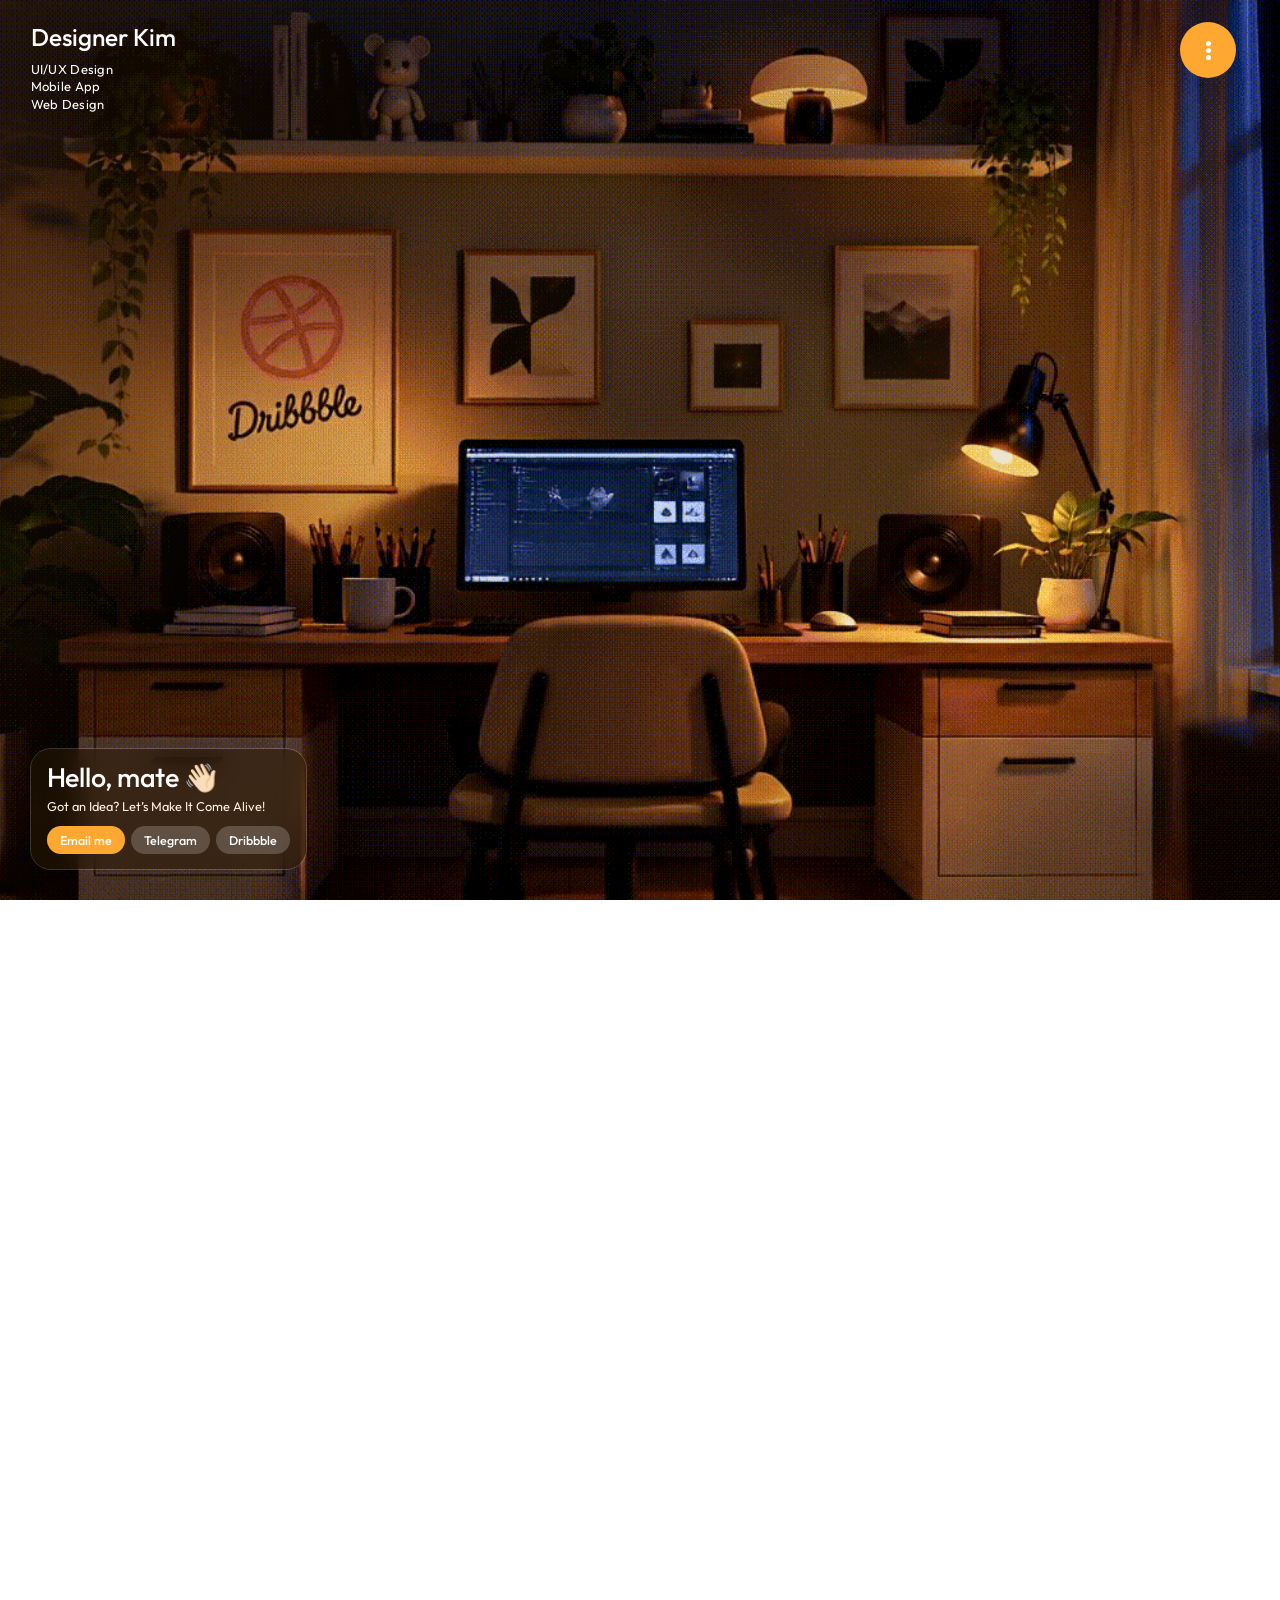
==== commit 89926009: "Add files via upload" ====
--- a/index.html
+++ b/index.html
@@ -53,7 +53,7 @@
   <button data-k="home" data-i="m_home">Home</button>
   <button data-k="about" data-i="m_about">About</button>
   <div class="grp" data-i="m_case">Case</div>
-  <button class="sub" data-k="c1" data-i="m_c1">Tixxe App</button><button class="sub" data-k="c2" data-i="m_c2">Boost-Hero</button><button class="sub" data-k="c3" data-i="m_c3">Case 3</button><button class="sub" data-k="c4" data-i="m_c4">Case 4</button>
+  <button class="sub" data-k="c1" data-i="m_c1">Tixxe App</button><button class="sub" data-k="c2" data-i="m_c2">Boost-Hero</button><button class="sub" data-k="c3" data-i="m_c3">Postavkin</button><button class="sub" data-k="c4" data-i="m_c4">Case 4</button>
   <button data-k="contact" style="margin-top:8px" data-i="m_contact">Contact</button>
   <button class="lg-btn" id="lgBtn" aria-expanded="false" aria-controls="lgRow"><span class="lg-ico globe" id="lgIco"></span><span data-i="lang">Language</span></button>
   <div class="lg-row" id="lgRow"></div>
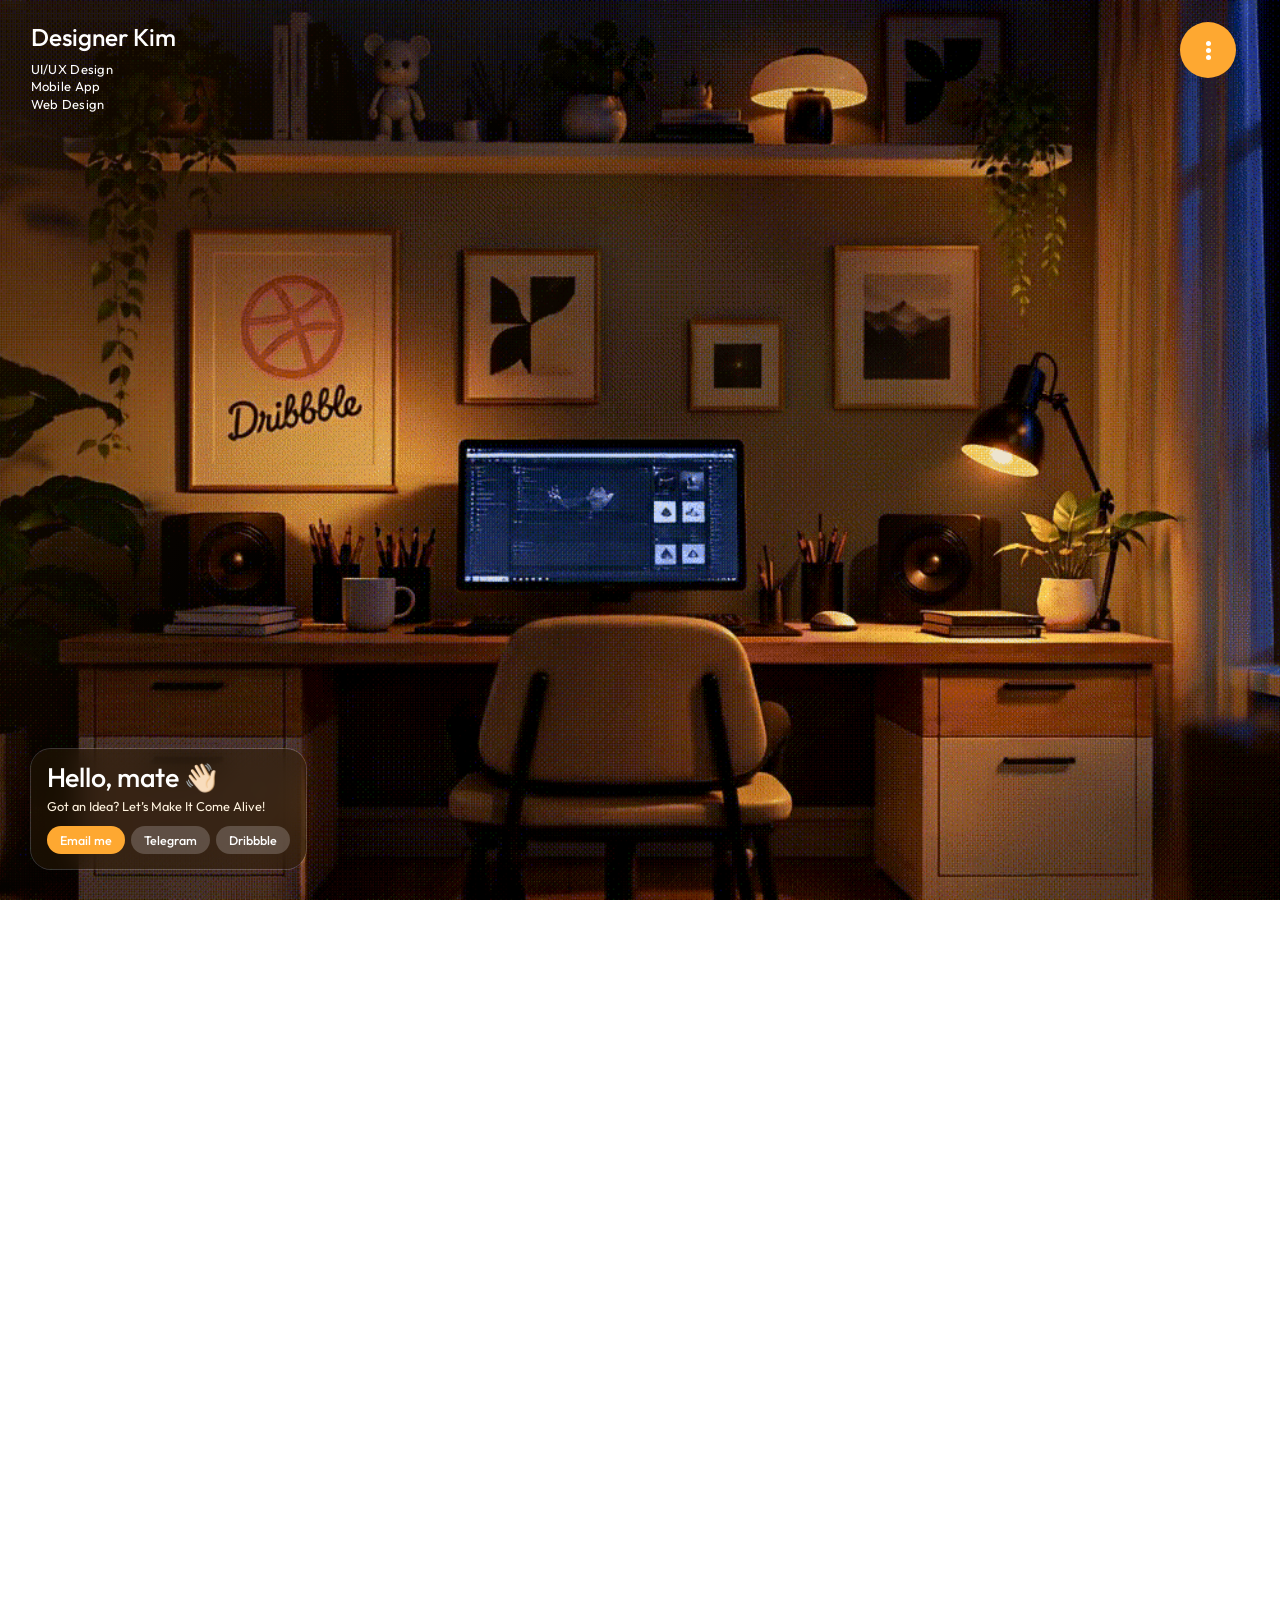
==== commit fe64361a: "Add files via upload" ====
--- a/index.html
+++ b/index.html
@@ -37,7 +37,8 @@
 .links{display:flex;gap:6px;flex-wrap:wrap}.links a{background:var(--orange);color:#fff;text-decoration:none;font-weight:500;font-size:12.5px;padding:6px 13px;border-radius:99px;transition:transform .2s}.links a.g{background:rgba(255,255,255,.2)}.links a:hover{transform:translateY(-2px)}
 
 @media (hover:none){body[data-page=home] .hot,body[data-page=home] .hi{display:none!important}}
-</style><link rel="stylesheet" href="common.css"><link rel="stylesheet" href="responsive.css"></head><body data-page="home">
+</style><link rel="stylesheet" href="common.css"><link rel="stylesheet" href="responsive.css"><link rel="icon" href="/favicon.ico" sizes="any">
+</head><body data-page="home">
 <div class="clip"><div class="stage" id="st"><img class="bgd" src="bg.gif" alt="Designer character working at his desk"><img class="bgn" alt="" aria-hidden="true"><div class="hot" id="hot"></div></div></div>
 <div class="hi" id="hi" aria-hidden="true" data-i="hey">Hi there!</div>
 
@@ -53,7 +54,7 @@
   <button data-k="home" data-i="m_home">Home</button>
   <button data-k="about" data-i="m_about">About</button>
   <div class="grp" data-i="m_case">Case</div>
-  <button class="sub" data-k="c1" data-i="m_c1">Tixxe App</button><button class="sub" data-k="c2" data-i="m_c2">Boost-Hero</button><button class="sub" data-k="c3" data-i="m_c3">Postavkin</button><button class="sub" data-k="c4" data-i="m_c4">Case 4</button>
+  <button class="sub" data-k="c1" data-i="m_c1">Tixxe App</button><button class="sub" data-k="c2" data-i="m_c2">Boost-Hero</button><button class="sub" data-k="c3" data-i="m_c3">Postavkin</button><button class="sub" data-k="c4" data-i="m_c4">Lotti App</button>
   <button data-k="contact" style="margin-top:8px" data-i="m_contact">Contact</button>
   <button class="lg-btn" id="lgBtn" aria-expanded="false" aria-controls="lgRow"><span class="lg-ico globe" id="lgIco"></span><span data-i="lang">Language</span></button>
   <div class="lg-row" id="lgRow"></div>
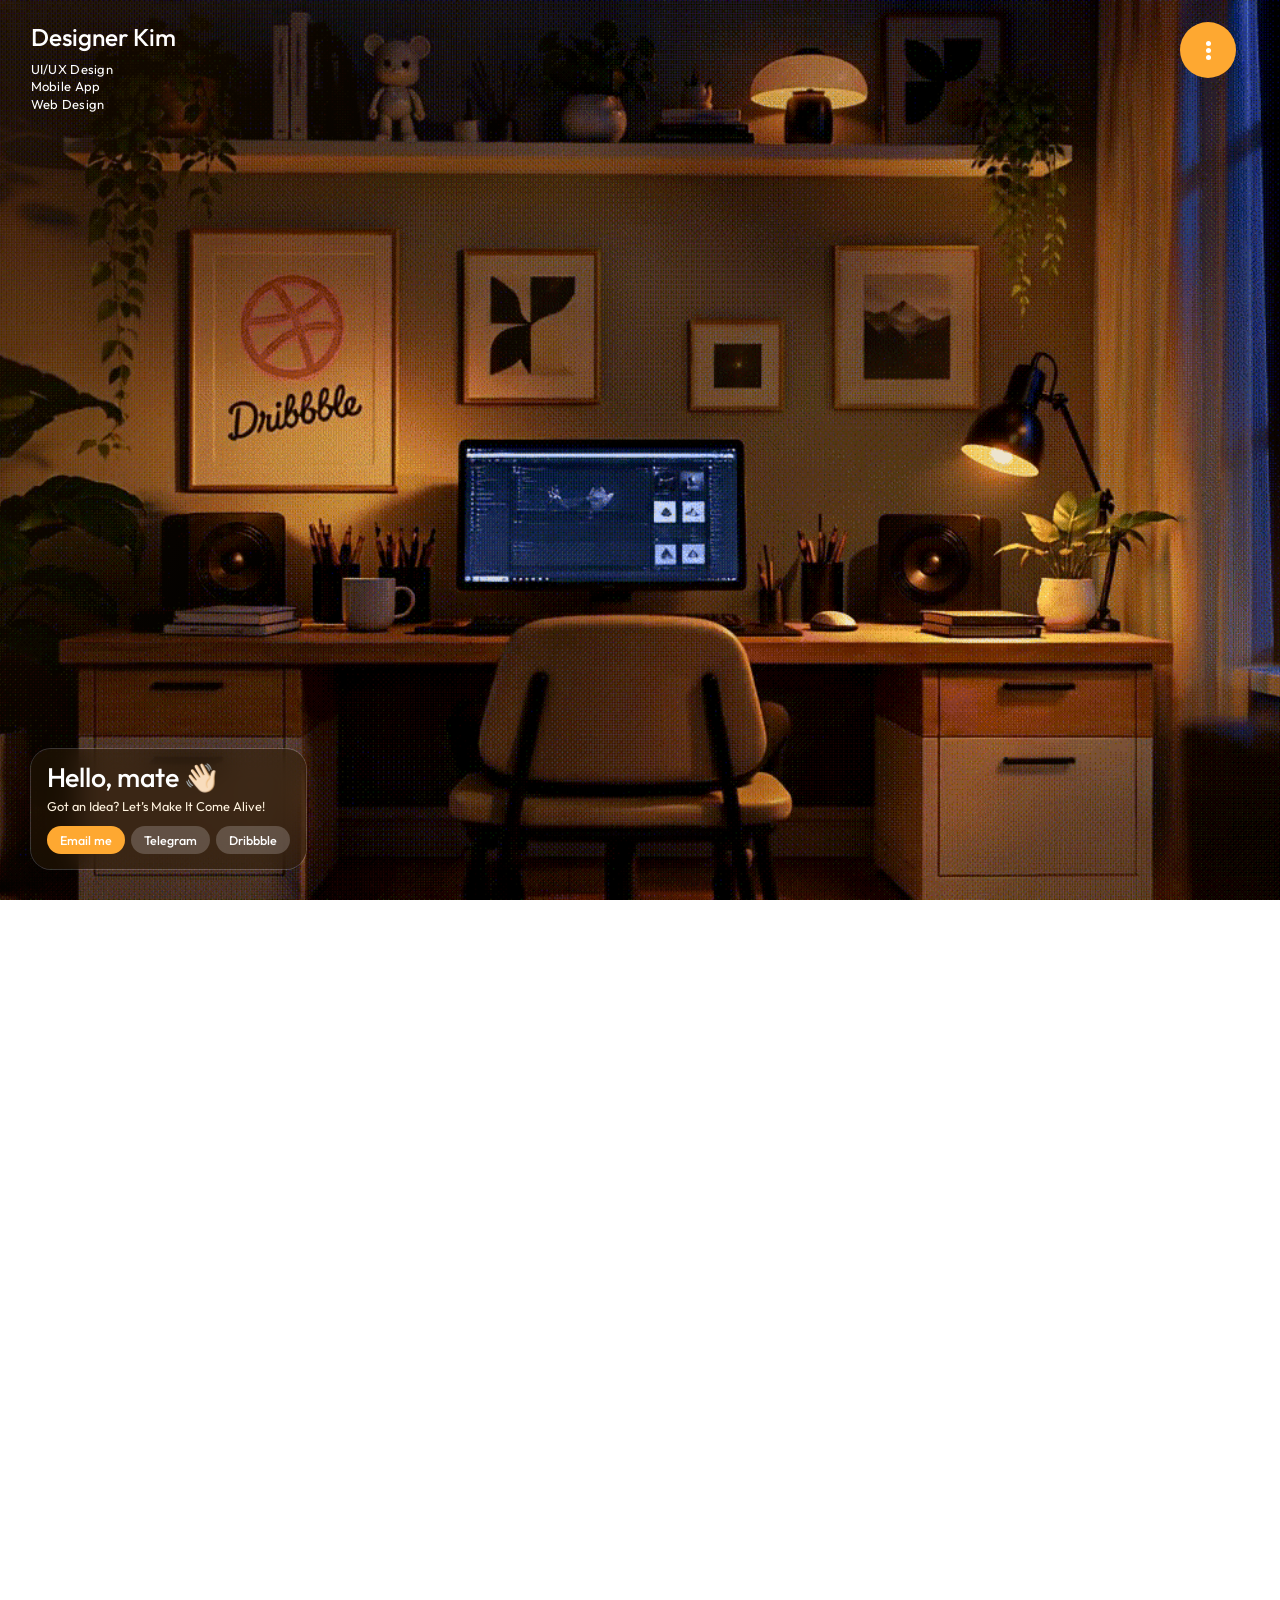
==== commit c1db8a0a: "Add files via upload" ====
--- a/index.html
+++ b/index.html
@@ -54,7 +54,7 @@
   <button data-k="home" data-i="m_home">Home</button>
   <button data-k="about" data-i="m_about">About</button>
   <div class="grp" data-i="m_case">Case</div>
-  <button class="sub" data-k="c1" data-i="m_c1">Tixxe App</button><button class="sub" data-k="c2" data-i="m_c2">Boost-Hero</button><button class="sub" data-k="c3" data-i="m_c3">Postavkin</button><button class="sub" data-k="c4" data-i="m_c4">Lotti App</button>
+  <button class="sub" data-k="c1" data-i="m_c1">Tixxe App</button><button class="sub" data-k="c2" data-i="m_c2">Boost-Hero</button><button class="sub" data-k="c3" data-i="m_c3">Postavkin</button><button class="sub" data-k="c4" data-i="m_c4">Lotti App</button><button class="sub" data-k="c5" data-i="m_c5">Case 5</button>
   <button data-k="contact" style="margin-top:8px" data-i="m_contact">Contact</button>
   <button class="lg-btn" id="lgBtn" aria-expanded="false" aria-controls="lgRow"><span class="lg-ico globe" id="lgIco"></span><span data-i="lang">Language</span></button>
   <div class="lg-row" id="lgRow"></div>
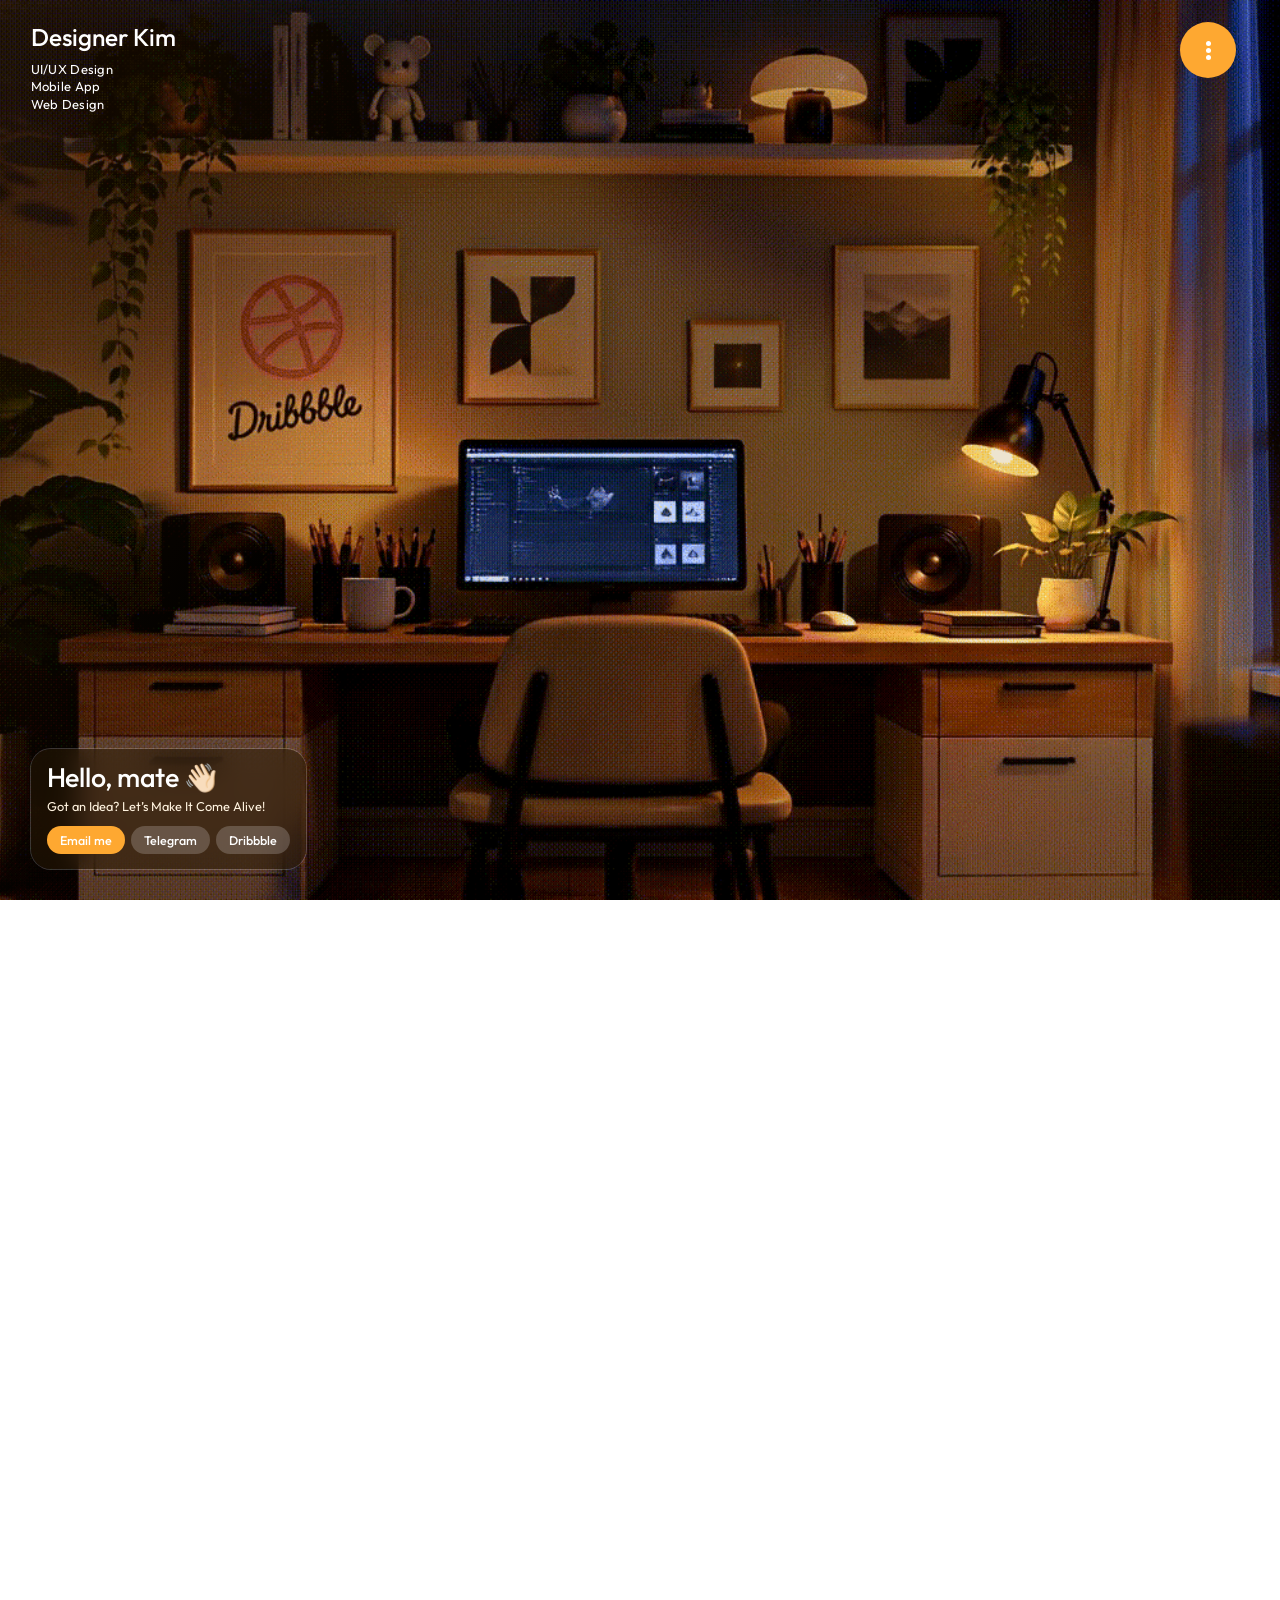
==== commit 2add7082: "Add files via upload" ====
--- a/index.html
+++ b/index.html
@@ -54,7 +54,7 @@
   <button data-k="home" data-i="m_home">Home</button>
   <button data-k="about" data-i="m_about">About</button>
   <div class="grp" data-i="m_case">Case</div>
-  <button class="sub" data-k="c1" data-i="m_c1">Tixxe App</button><button class="sub" data-k="c2" data-i="m_c2">Boost-Hero</button><button class="sub" data-k="c3" data-i="m_c3">Postavkin</button><button class="sub" data-k="c4" data-i="m_c4">Lotti App</button><button class="sub" data-k="c5" data-i="m_c5">Case 5</button>
+  <button class="sub" data-k="c1" data-i="m_c1">Tixxe App</button><button class="sub" data-k="c2" data-i="m_c2">Boost-Hero</button><button class="sub" data-k="c3" data-i="m_c3">Postavkin</button><button class="sub" data-k="c4" data-i="m_c4">Lotti App</button><button class="sub" data-k="c5" data-i="m_c5">Grogu World</button><button class="sub" data-k="c6" data-i="m_c6">Case 6</button>
   <button data-k="contact" style="margin-top:8px" data-i="m_contact">Contact</button>
   <button class="lg-btn" id="lgBtn" aria-expanded="false" aria-controls="lgRow"><span class="lg-ico globe" id="lgIco"></span><span data-i="lang">Language</span></button>
   <div class="lg-row" id="lgRow"></div>
--- a/common.css
+++ b/common.css
@@ -86,3 +86,4 @@
 @keyframes wave{0%{transform:rotate(0)}5%{transform:rotate(16deg)}10%{transform:rotate(-10deg)}15%{transform:rotate(16deg)}20%{transform:rotate(-10deg)}25%{transform:rotate(16deg)}30%{transform:rotate(-8deg)}36%{transform:rotate(10deg)}42%,100%{transform:rotate(0)}}
 @keyframes look{0%{transform:translate(0,0)}7%,15%{transform:translate(-.14em,0)}24%,32%{transform:translate(.14em,0)}38%{transform:translate(0,-.1em)}45%,100%{transform:translate(0,0)}}
 @media (prefers-reduced-motion:reduce){.wave,.eyes{animation:none}}
+.box p+p{margin-top:14px}
